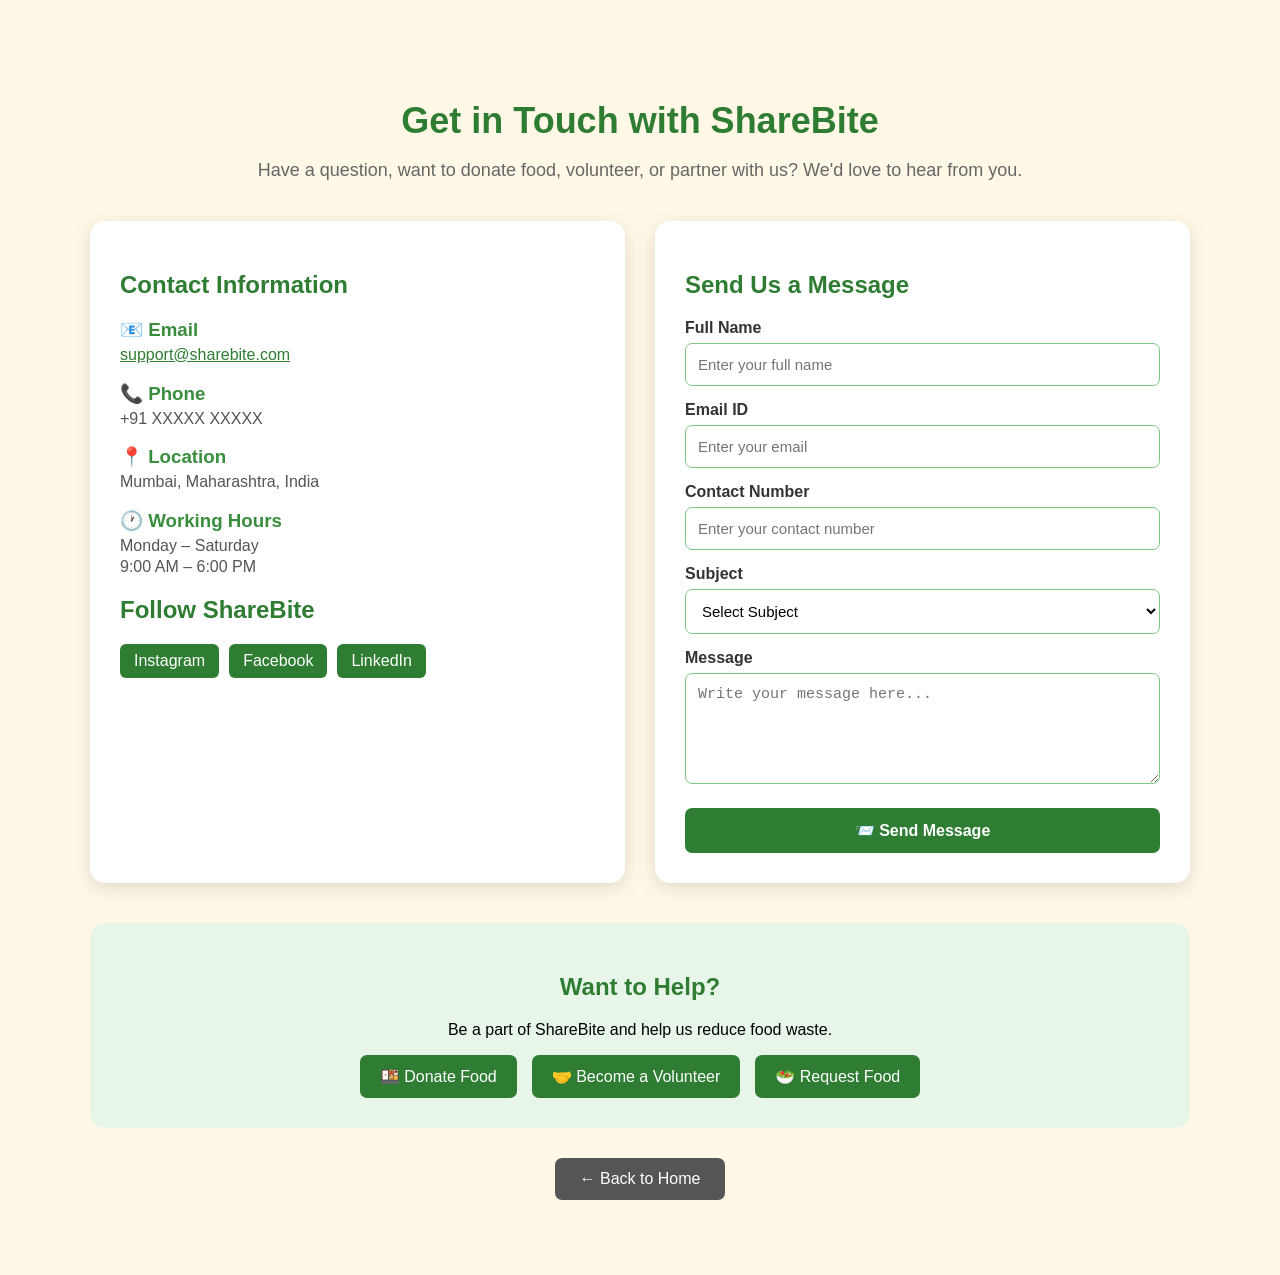
==== frontend/contact.html @ f66f39ac "ShareBite: food-sharing website with Java REST API, MySQL (JDBC) and email OTP" ====
<!DOCTYPE html>
<html lang="en">
<head>
    <meta charset="UTF-8">
    <meta name="viewport" content="width=device-width, initial-scale=1.0">
    <title>Contact Us - ShareBite</title>
    <meta name="description" content="Contact the ShareBite team.">
    <link rel="icon" href="favicon.svg" type="image/svg+xml">
    <link rel="stylesheet" href="css/app.css">
    <link rel="stylesheet" href="css/contact.css">
</head>
<body>
<section id="contact" class="page">

    <div class="contact-container">

        <h1>Get in Touch with ShareBite</h1>

        <p class="contact-intro">
            Have a question, want to donate food, volunteer, or partner with us?
            We'd love to hear from you.
        </p>

        <div class="contact-content">

            <!-- Contact Information -->
            <div class="contact-info">

                <h2>Contact Information</h2>

                <div class="info-box">
                    <h3>📧 Email</h3>
                    <p><a href="mailto:support@sharebite.com">support@sharebite.com</a></p>
                </div>

                <div class="info-box">
                    <h3>📞 Phone</h3>
                    <p>+91 XXXXX XXXXX</p>
                </div>

                <div class="info-box">
                    <h3>📍 Location</h3>
                    <p>Mumbai, Maharashtra, India</p>
                </div>

                <div class="info-box">
                    <h3>🕐 Working Hours</h3>
                    <p>Monday – Saturday</p>
                    <p>9:00 AM – 6:00 PM</p>
                </div>

                <h2>Follow ShareBite</h2>

                <div class="social-links">
                    <a href="#">Instagram</a>
                    <a href="#">Facebook</a>
                    <a href="#">LinkedIn</a>
                </div>

            </div>


            <!-- Contact Form -->
            <div class="contact-form">

                <h2>Send Us a Message</h2>

                <form id="contactForm">

                    <label for="contactName">Full Name</label>
                    <input
                        type="text"
                        id="contactName"
                        name="name"
                        maxlength="80"
                        placeholder="Enter your full name"
                        required
                    >

                    <label for="contactEmail">Email ID</label>
                    <input
                        type="email"
                        id="contactEmail"
                        name="email"
                        placeholder="Enter your email"
                        required
                    >

                    <label for="contactPhone">Contact Number</label>
                    <input
                        type="tel"
                        id="contactPhone"
                        name="phone"
                        maxlength="15"
                        placeholder="Enter your contact number"
                    >

                    <label for="subject">Subject</label>

                    <select id="subject" name="subject" required>

                        <option value="">Select Subject</option>
                        <option value="General Inquiry">
                            General Inquiry
                        </option>

                        <option value="Food Donation">
                            Food Donation
                        </option>

                        <option value="Food Request">
                            Food Request
                        </option>

                        <option value="Volunteer">
                            Volunteer
                        </option>

                        <option value="Partnership">
                            Partnership
                        </option>

                        <option value="Technical Issue">
                            Technical Issue
                        </option>

                        <option value="Other">
                            Other
                        </option>

                    </select>

                    <label for="message">Message</label>

                    <textarea
                        id="message"
                        name="message"
                        maxlength="2000"
                        rows="5"
                        placeholder="Write your message here..."
                        required
                    ></textarea>

                    <p id="msg" class="form-msg" role="status" aria-live="polite"></p>
                    <button type="submit" class="btn btn-primary">
                        📨 Send Message
                    </button>

                </form>

            </div>

        </div>


        <!-- Quick Help -->

        <div class="quick-help">

            <h2>Want to Help?</h2>

            <p>
                Be a part of ShareBite and help us reduce food waste.
            </p>

            <div class="help-buttons">

                <a class="help-link" href="food-donor.html">🍱 Donate Food</a>

                <a class="help-link" href="volunteers.html">🤝 Become a Volunteer</a>

                <a class="help-link" href="food-receiver.html">🥗 Request Food</a>

            </div>

        </div>


        <a class="back-button" href="index.html">← Back to Home</a>

    </div>

</section>
    <script src="js/api.js"></script>
    <script src="js/contact.js"></script>
</body>
</html>
---- frontend/css/app.css ----
/* Shared styles added for the pages that talk to the backend. */

/* Message shown after a form is submitted */
.form-msg {
    display: none;
    margin: 16px 0;
    padding: 12px 14px;
    border-radius: 7px;
    font-size: 15px;
    line-height: 1.5;
    text-align: left;
}
.form-msg.show { display: block; }
.form-msg.success { background: #E8F5E9; color: #1B5E20; border: 1px solid #81C784; }
.form-msg.error { background: #FDECEA; color: #8A1C13; border: 1px solid #E57373; }
.form-msg.info { background: #FFF8E1; color: #6B4A00; border: 1px solid #FFCC80; }

/* Red text under a field the server rejected */
.field-error {
    display: block;
    margin-top: 5px;
    color: #B3261E;
    font-size: 14px;
    font-weight: normal;
}
input.invalid, select.invalid, textarea.invalid { border-color: #B3261E; }

/* Drop-downs on the sign in page had no styling */
section select {
    width: 100%;
    padding: 12px;
    border: 1px solid #81C784;
    border-radius: 7px;
    font-size: 15px;
    background-color: #FFFFFF;
}

button:disabled { opacity: 0.6; cursor: not-allowed; transform: none; }

/* Keyboard users can see which element is selected */
a:focus-visible, button:focus-visible, input:focus-visible,
select:focus-visible, textarea:focus-visible {
    outline: 3px solid #FF8F00;
    outline-offset: 2px;
}

/* Small bar at the top of the logged-in pages */
.app-bar {
    max-width: 1000px;
    margin: 0 auto 10px;
    display: flex;
    flex-wrap: wrap;
    align-items: center;
    gap: 14px;
    font-family: Arial, Helvetica, sans-serif;
}
.app-bar .brand {
    margin-right: auto;
    color: #2E7D32;
    font-weight: bold;
    font-size: 20px;
    text-decoration: none;
}
.app-bar a { color: #2E7D32; font-weight: bold; text-decoration: none; padding: 8px 4px; }
.app-bar a:hover { text-decoration: underline; }
.app-bar button {
    width: auto;
    margin: 0;
    padding: 9px 16px;
    font-size: 15px;
    background: #555555;
    color: #FFFFFF;
    border: none;
    border-radius: 7px;
    cursor: pointer;
}
.app-bar button:hover { background: #333333; }

.legal-links { text-align: center; font-size: 14px; color: #555555; margin-top: 18px; }
.legal-links a { color: #2E7D32; }

/* Dashboard */
.dash { max-width: 1000px; margin: 0 auto; font-family: Arial, Helvetica, sans-serif; color: #333333; }
.dash h1 { color: #2E7D32; font-size: 30px; margin: 20px 0 6px; text-align: left; }
.dash h2 { color: #2E7D32; font-size: 22px; margin: 34px 0 10px; text-align: left; }
.dash .actions { display: flex; flex-wrap: wrap; gap: 12px; margin: 18px 0; }
.dash .actions a {
    background: #2E7D32; color: #FFFFFF; text-decoration: none; font-weight: bold;
    padding: 12px 18px; border-radius: 7px;
}
.dash .actions a:hover { background: #1B5E20; }
.table-wrap { overflow-x: auto; background: #FFFFFF; border: 1px solid #D7EBD8; border-radius: 10px; }
.dash table { width: 100%; border-collapse: collapse; font-size: 15px; }
.dash th, .dash td { text-align: left; padding: 11px 13px; border-bottom: 1px solid #E6F0E6; vertical-align: top; }
.dash th { background: #F1F8F1; color: #1B5E20; white-space: nowrap; }
.dash tr:last-child td { border-bottom: none; }
.dash .state { padding: 22px 14px; color: #555555; }
.dash .state button {
    width: auto; margin-left: 10px; padding: 7px 14px; background: #2E7D32; color: #FFFFFF;
    border: none; border-radius: 6px; cursor: pointer; font-size: 14px;
}

/* Privacy / terms / 404 pages */
.doc { max-width: 760px; margin: 30px auto; padding: 30px; background: #FFFFFF; border-radius: 14px;
       box-shadow: 0 8px 25px rgba(0, 0, 0, 0.10); font-family: Arial, Helvetica, sans-serif;
       color: #333333; line-height: 1.65; }
.doc h1 { color: #2E7D32; font-size: 30px; margin: 0 0 6px; }
.doc h2 { color: #2E7D32; font-size: 20px; margin: 26px 0 6px; }
.doc a { color: #2E7D32; font-weight: bold; }
.doc-body { background: #FFF8E7; margin: 0; padding: 20px 15px; }
---- frontend/css/contact.css ----
.contact-container {
    max-width: 1100px;
    margin: 40px auto;
    padding: 30px;
}

.contact-container h1 {
    text-align: center;
    color: #2E7D32;
    font-size: 36px;
    margin-bottom: 10px;
}

.contact-intro {
    text-align: center;
    color: #666;
    font-size: 18px;
    margin-bottom: 40px;
}

.contact-content {
    display: flex;
    gap: 30px;
    justify-content: center;
    align-items: stretch;
}

.contact-info,
.contact-form {
    background: white;
    padding: 30px;
    border-radius: 15px;
    box-shadow: 0 5px 20px rgba(0,0,0,0.12);
    flex: 1;
}

.contact-info h2,
.contact-form h2 {
    color: #2E7D32;
    margin-bottom: 20px;
}

.info-box {
    margin-bottom: 18px;
}

.info-box h3 {
    color: #388E3C;
    margin-bottom: 5px;
}

.info-box p {
    color: #555;
    margin: 3px 0;
}

.contact-form label {
    display: block;
    margin-top: 15px;
    margin-bottom: 6px;
    font-weight: bold;
    color: #333;
}

.contact-form input,
.contact-form select,
.contact-form textarea {
    width: 100%;
    padding: 12px;
    border: 1px solid #81C784;
    border-radius: 7px;
    box-sizing: border-box;
    font-size: 15px;
}

.contact-form textarea {
    resize: vertical;
}

.contact-form button {
    width: 100%;
    margin-top: 20px;
}

.social-links {
    display: flex;
    gap: 10px;
    flex-wrap: wrap;
}

.social-links a {
    text-decoration: none;
    color: white;
    background-color: #2E7D32;
    padding: 8px 14px;
    border-radius: 6px;
}

.social-links a:hover {
    background-color: #1B5E20;
}

.quick-help {
    margin-top: 40px;
    text-align: center;
    background-color: #E8F5E9;
    padding: 30px;
    border-radius: 15px;
}

.quick-help h2 {
    color: #2E7D32;
}

.help-buttons {
    display: flex;
    justify-content: center;
    gap: 15px;
    flex-wrap: wrap;
}

.help-buttons button {
    background-color: #2E7D32;
    color: white;
    border: none;
    padding: 12px 20px;
    border-radius: 7px;
    cursor: pointer;
}

.help-buttons button:hover {
    background-color: #1B5E20;
}

.back-button {
    display: block;
    margin: 30px auto 0;
    padding: 12px 25px;
    border: none;
    border-radius: 7px;
    background-color: #555;
    color: white;
    cursor: pointer;
}

.back-button:hover {
    background-color: #333;
}


/* Mobile Responsive */

@media (max-width: 768px) {

    .contact-content {
        flex-direction: column;
    }

    .contact-container {
        padding: 15px;
    }

    .contact-container h1 {
        font-size: 28px;
    }

}
/* Links that replaced the old showPage() buttons */
.help-buttons .help-link {
    background-color: #2E7D32;
    color: white;
    text-decoration: none;
    padding: 12px 20px;
    border-radius: 7px;
}

.help-buttons .help-link:hover {
    background-color: #1B5E20;
}

a.back-button {
    width: fit-content;
    text-decoration: none;
}

.info-box a {
    color: #2E7D32;
}

.contact-form button {
    padding: 13px;
    background-color: #2E7D32;
    color: white;
    border: none;
    border-radius: 7px;
    font-size: 16px;
    font-weight: bold;
    cursor: pointer;
}

.contact-form button:hover {
    background-color: #1B5E20;
}

body {
    font-family: Arial, Helvetica, sans-serif;
    background-color: #FFF8E7;
    margin: 0;
}
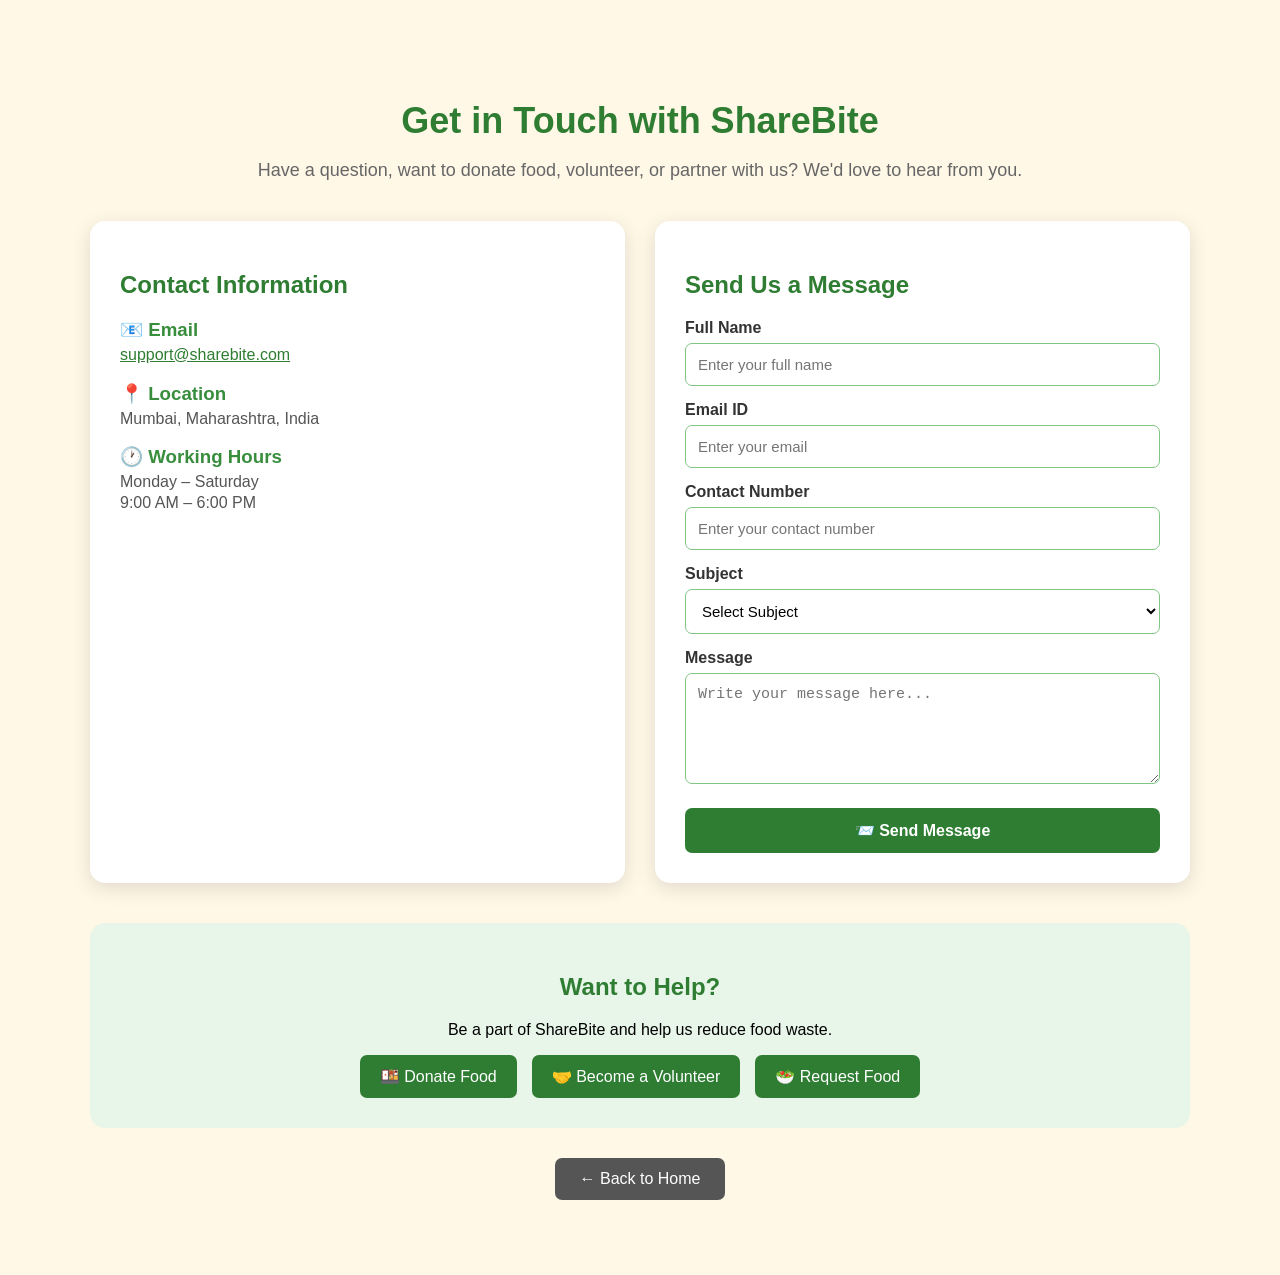
==== commit 1c6b6c84: "Add live link and hosting notes to README; remove contact page placeholders" ====
--- a/frontend/contact.html
+++ b/frontend/contact.html
@@ -34,11 +34,6 @@
                 </div>
 
                 <div class="info-box">
-                    <h3>📞 Phone</h3>
-                    <p>+91 XXXXX XXXXX</p>
-                </div>
-
-                <div class="info-box">
                     <h3>📍 Location</h3>
                     <p>Mumbai, Maharashtra, India</p>
                 </div>
@@ -47,14 +42,6 @@
                     <h3>🕐 Working Hours</h3>
                     <p>Monday – Saturday</p>
                     <p>9:00 AM – 6:00 PM</p>
-                </div>
-
-                <h2>Follow ShareBite</h2>
-
-                <div class="social-links">
-                    <a href="#">Instagram</a>
-                    <a href="#">Facebook</a>
-                    <a href="#">LinkedIn</a>
                 </div>
 
             </div>
